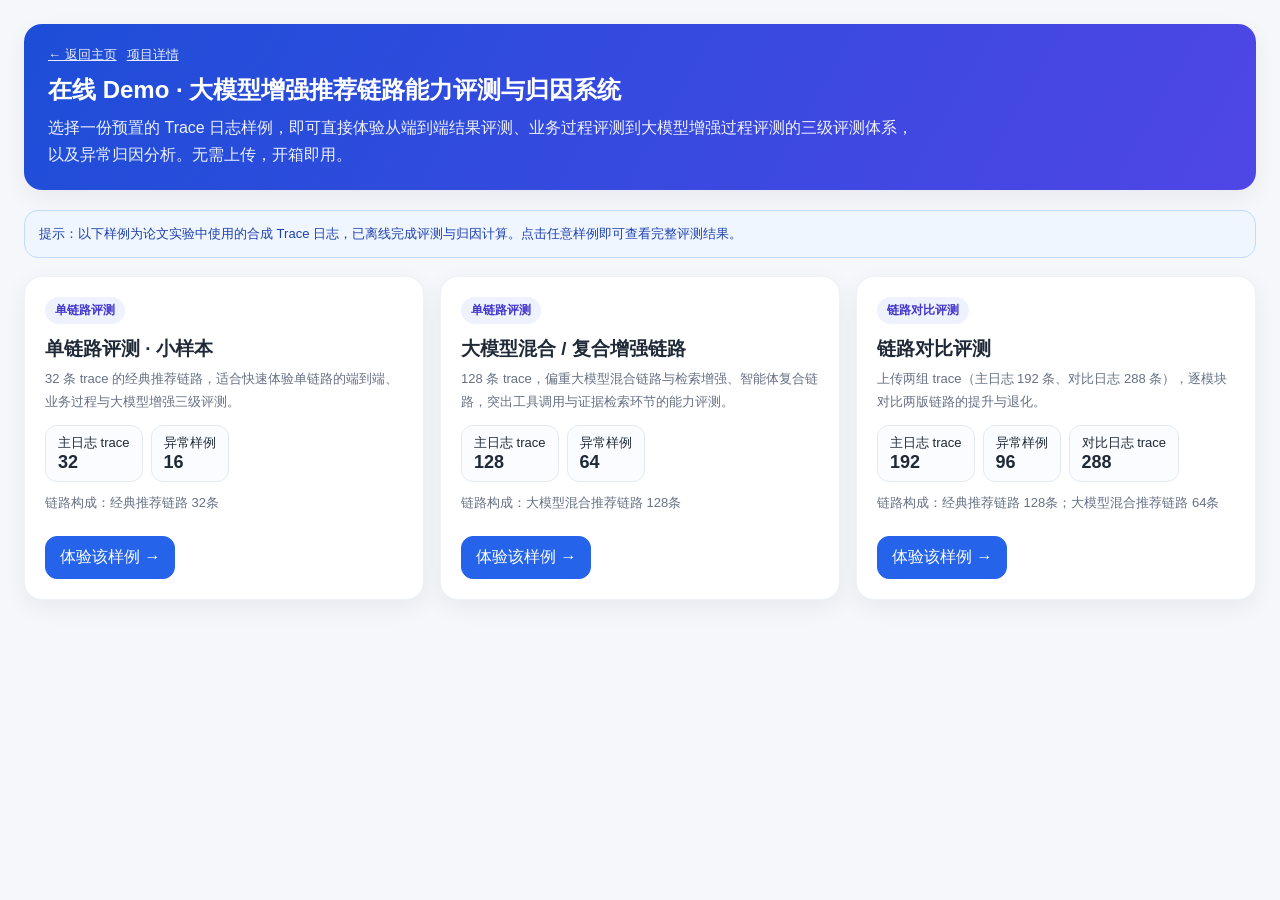
==== projects/recsys-eval/index.html @ 98cdab0f "Redesign homepage and add thesis project with interactive demo - Rebuild homepage in a clean, modern" ====
<!DOCTYPE html>
<html lang="zh-CN">
<head>
  <meta charset="UTF-8" />
  <meta name="viewport" content="width=device-width, initial-scale=1.0" />
  <title>在线 Demo · 大模型增强推荐链路能力评测与归因系统</title>
  <link rel="stylesheet" href="styles.css" />
  <style>
    .demo-banner {
      background: linear-gradient(120deg, #1d4ed8, #4f46e5);
      color: #fff;
      border-radius: var(--radius);
      padding: 22px 24px;
      margin-bottom: 20px;
      box-shadow: var(--shadow);
    }
    .demo-banner .crumbs { font-size: 13px; opacity: .9; margin-bottom: 10px; display: flex; gap: 10px; flex-wrap: wrap; }
    .demo-banner .crumbs a { color: #fff; text-decoration: underline; }
    .demo-banner h1 { margin: 0 0 8px; font-size: 24px; }
    .demo-banner p { margin: 0; opacity: .92; line-height: 1.7; max-width: 880px; }
    .demo-note {
      background: #eff6ff; border: 1px solid #bfdbfe; color: #1e40af;
      border-radius: 14px; padding: 12px 14px; font-size: 13px; line-height: 1.7; margin-bottom: 18px;
    }
    .preset-grid { display: grid; grid-template-columns: repeat(auto-fit, minmax(300px, 1fr)); gap: 16px; }
    .preset-card { display: flex; flex-direction: column; gap: 12px; }
    .preset-card .mode-pill { align-self: flex-start; }
    .preset-card .stat-row { display: flex; gap: 8px; flex-wrap: wrap; }
    .preset-card .mini-kv { background: #fafcff; border: 1px solid var(--line); border-radius: 12px; padding: 8px 12px; font-size: 13px; }
    .preset-card .mini-kv b { display: block; font-size: 18px; }
    .preset-card .spacer { flex: 1; }
    .struct-wrap { display: grid; gap: 14px; }
    .selected-head { display: flex; justify-content: space-between; align-items: center; gap: 12px; flex-wrap: wrap; margin-bottom: 4px; }
    @media (max-width: 680px) { .preset-grid { grid-template-columns: 1fr; } }
  </style>
</head>
<body>
  <div id="app"></div>
  <script src="app.js"></script>
</body>
</html>
---- projects/recsys-eval/styles.css ----
:root {
  --bg: #f5f7fb;
  --card: #ffffff;
  --line: #e5eaf2;
  --text: #1f2937;
  --sub: #667085;
  --primary: #2563eb;
  --primary-soft: #dbeafe;
  --good: #16a34a;
  --good-soft: #dcfce7;
  --warn: #d97706;
  --warn-soft: #fef3c7;
  --bad: #dc2626;
  --bad-soft: #fee2e2;
  --shadow: 0 8px 24px rgba(15, 23, 42, 0.06);
  --radius: 18px;
}
* { box-sizing: border-box; }
body {
  margin: 0;
  font-family: Arial, "PingFang SC", "Microsoft YaHei", sans-serif;
  background: var(--bg);
  color: var(--text);
}
button, input, select, textarea {
  font: inherit;
}
button {
  cursor: pointer;
  border: 1px solid var(--line);
  border-radius: 12px;
  background: #fff;
  padding: 10px 14px;
  color: var(--text);
}
button.primary {
  background: var(--primary);
  color: #fff;
  border-color: var(--primary);
}
button.ghost {
  background: transparent;
}
button:disabled { opacity: 0.6; cursor: not-allowed; }
input, select, textarea {
  width: 100%;
  border: 1px solid var(--line);
  border-radius: 12px;
  padding: 11px 12px;
  background: #fff;
}
textarea { min-height: 96px; resize: vertical; }
.app-shell {
  max-width: 1440px;
  margin: 0 auto;
  padding: 24px;
}
.topbar {
  display: flex;
  justify-content: space-between;
  align-items: flex-start;
  gap: 20px;
  margin-bottom: 20px;
}
.topbar h1 {
  margin: 0 0 8px;
  font-size: 30px;
}
.topbar p {
  margin: 0;
  color: var(--sub);
}
.status-badge, .tag {
  display: inline-flex;
  align-items: center;
  gap: 6px;
  padding: 5px 10px;
  border-radius: 999px;
  font-size: 12px;
  font-weight: 700;
}
.status-draft, .tag-default { background: #eef2ff; color: #4338ca; }
.status-mode_selected, .status-uploaded, .status-validated, .status-parsed, .status-structure_confirmed, .status-configured { background: #eff6ff; color: #1d4ed8; }
.status-running { background: #fff7ed; color: #c2410c; }
.status-completed { background: var(--good-soft); color: var(--good); }
.status-validation_failed { background: var(--bad-soft); color: var(--bad); }
.grid {
  display: grid;
  gap: 20px;
}
.grid-2 { grid-template-columns: 1fr 1fr; }
.grid-3 { grid-template-columns: repeat(3, 1fr); }
.card {
  background: var(--card);
  border-radius: var(--radius);
  box-shadow: var(--shadow);
  border: 1px solid #eef2f7;
  padding: 20px;
}
.card h2, .card h3, .card h4 {
  margin: 0 0 12px;
}
.muted { color: var(--sub); }
.actions {
  display: flex;
  gap: 12px;
  flex-wrap: wrap;
}
.task-list-toolbar {
  display: flex;
  justify-content: space-between;
  align-items: center;
  gap: 16px;
  margin-bottom: 16px;
}
.task-table {
  width: 100%;
  border-collapse: collapse;
}
.task-table th, .task-table td {
  border-bottom: 1px solid #edf1f7;
  padding: 14px 12px;
  font-size: 14px;
  text-align: left;
}
.task-table th { color: var(--sub); background: #fafbfc; }
.table-action-row { display: flex; gap: 8px; flex-wrap: wrap; }
.workflow-layout {
  display: grid;
  grid-template-columns: 270px 1fr;
  gap: 20px;
}
.stepper {
  position: sticky;
  top: 18px;
  height: fit-content;
}
.step-item {
  display: flex;
  align-items: flex-start;
  gap: 12px;
  padding: 12px 10px;
  border-radius: 14px;
  border: 1px solid transparent;
  cursor: pointer;
}
.step-item.active { background: #eef4ff; border-color: #c7d7fe; }
.step-item.done { background: #f0fdf4; }
.step-index {
  width: 28px; height: 28px; border-radius: 50%;
  display: inline-flex; align-items: center; justify-content: center;
  background: #e2e8f0; color: #0f172a; font-size: 13px; font-weight: 700;
}
.step-item.active .step-index { background: var(--primary); color: #fff; }
.step-item.done .step-index { background: var(--good); color: #fff; }
.step-title { font-weight: 700; margin-bottom: 4px; }
.step-desc { font-size: 12px; color: var(--sub); line-height: 1.5; }
.kv-grid {
  display: grid;
  grid-template-columns: repeat(4, 1fr);
  gap: 14px;
}
.kv-card {
  background: #fafcff;
  border: 1px solid var(--line);
  border-radius: 16px;
  padding: 14px;
}
.kv-card .label { color: var(--sub); font-size: 13px; margin-bottom: 8px; }
.kv-card .value { font-size: 24px; font-weight: 700; }
.mode-grid { display: grid; grid-template-columns: 1fr 1fr; gap: 16px; }
.mode-card {
  border: 1px solid var(--line); border-radius: 18px; padding: 18px; background: #fff; cursor: pointer;
}
.mode-card.selected { border-color: var(--primary); background: #eff6ff; }
.upload-panel {
  display: grid; grid-template-columns: 1fr 1fr; gap: 16px;
}
.upload-box {
  border: 2px dashed #cbd5e1; border-radius: 18px; padding: 18px; background: #fcfdff;
}
.notice {
  border-radius: 14px; padding: 12px 14px; line-height: 1.7; font-size: 14px;
}
.notice.good { background: var(--good-soft); color: #166534; }
.notice.warn { background: var(--warn-soft); color: #92400e; }
.notice.bad { background: var(--bad-soft); color: #991b1b; }
.error-list {
  margin: 12px 0 0; padding-left: 18px; max-height: 220px; overflow: auto;
}
.chain-cards { display: grid; grid-template-columns: repeat(auto-fit, minmax(260px, 1fr)); gap: 16px; }
.pill-list { display: flex; gap: 8px; flex-wrap: wrap; }
.pill {
  display: inline-flex; padding: 6px 10px; border-radius: 999px; background: #eff6ff; color: #1d4ed8; font-size: 12px; font-weight: 700;
}
.structure-block { margin-bottom: 22px; }
.structure-flow {
  display: flex; gap: 10px; align-items: center; flex-wrap: wrap;
}
.structure-node {
  min-width: 130px; padding: 12px 14px; border-radius: 14px; background: #fff; border: 1px solid var(--line); box-shadow: var(--shadow);
}
.structure-node .title { font-weight: 700; margin-bottom: 4px; }
.structure-node .sub { font-size: 12px; color: var(--sub); }
.structure-arrow { color: #94a3b8; font-size: 20px; }
.config-columns { display: grid; grid-template-columns: 1.4fr 1fr 1fr; gap: 16px; }
.category-block { border: 1px solid var(--line); border-radius: 16px; padding: 16px; margin-bottom: 14px; }
.module-block { margin-top: 12px; padding: 12px; background: #fafcff; border-radius: 14px; border: 1px solid #edf1f7; }
.checkbox-grid { display: grid; grid-template-columns: repeat(auto-fit, minmax(180px, 1fr)); gap: 8px; margin-top: 10px; }
.checkbox-item { display: flex; gap: 8px; align-items: flex-start; font-size: 14px; }
.switch-row { display: flex; justify-content: space-between; align-items: center; gap: 12px; margin-bottom: 12px; }
.switch-row input { width: auto; }
.tabs { display: flex; gap: 10px; flex-wrap: wrap; margin-bottom: 18px; }
.tab { padding: 10px 14px; border-radius: 12px; border: 1px solid var(--line); background: #fff; cursor: pointer; }
.tab.active { background: #eef4ff; border-color: #bfdbfe; color: #1d4ed8; font-weight: 700; }
.overview-grid { display: grid; grid-template-columns: 1.1fr 1fr; gap: 16px; }
.summary-grid { display: grid; grid-template-columns: repeat(4, 1fr); gap: 12px; }
.score-big { font-size: 40px; font-weight: 800; margin: 10px 0 8px; }
.badge-good { background: var(--good-soft); color: var(--good); }
.badge-warn { background: var(--warn-soft); color: var(--warn); }
.badge-bad { background: var(--bad-soft); color: var(--bad); }
.detail-category { margin-bottom: 20px; }
.module-card {
  border: 1px solid var(--line); border-radius: 18px; padding: 16px; background: #fff; margin-bottom: 14px;
}
.module-head { display: flex; justify-content: space-between; align-items: center; gap: 12px; margin-bottom: 12px; }
.metric-grid { display: grid; grid-template-columns: repeat(auto-fit, minmax(260px, 1fr)); gap: 12px; }
.metric-card {
  border: 1px solid #edf1f7; border-radius: 16px; padding: 14px; background: #fafcff;
}
.metric-top { display: flex; justify-content: space-between; gap: 10px; align-items: flex-start; margin-bottom: 10px; }
.metric-name { font-weight: 700; display: flex; align-items: center; gap: 8px; }
.metric-value { font-size: 26px; font-weight: 800; margin-bottom: 6px; }
.metric-base { color: var(--sub); font-size: 13px; }
.question {
  display: inline-flex; align-items: center; justify-content: center;
  width: 18px; height: 18px; border-radius: 50%; background: #e5efff; color: #2563eb; font-size: 12px; position: relative;
}
.question .tooltip {
  display: none; position: absolute; z-index: 10; top: 24px; left: 0; width: 280px; background: #0f172a; color: #fff; border-radius: 12px; padding: 12px; line-height: 1.6; font-size: 12px; box-shadow: var(--shadow);
}
.question:hover .tooltip { display: block; }
.source-tag { margin-top: 10px; display: inline-flex; }
.chart-section { display: grid; grid-template-columns: 1fr 1fr; gap: 16px; }
.chart-card { border: 1px solid var(--line); border-radius: 16px; padding: 16px; background: #fff; }
.bar-list { display: grid; gap: 12px; }
.bar-row { display: grid; grid-template-columns: 110px 1fr 70px; gap: 12px; align-items: center; }
.bar-track { height: 14px; background: #eef2f7; border-radius: 999px; overflow: hidden; }
.bar-fill { height: 100%; border-radius: 999px; background: linear-gradient(90deg, #60a5fa, #2563eb); }
.pie-wrap { display: flex; align-items: center; gap: 20px; }
.pie {
  width: 180px; height: 180px; border-radius: 50%; background: conic-gradient(#2563eb 0 40%, #7c3aed 40% 70%, #10b981 70% 100%);
}
.legend { display: grid; gap: 10px; }
.legend-item { display: flex; align-items: center; gap: 8px; }
.legend-dot { width: 12px; height: 12px; border-radius: 50%; }
.line-svg { width: 100%; height: 240px; background: #fcfdff; border-radius: 14px; border: 1px solid #eef2f7; }
.compare-box {
  margin-top: 14px; padding: 14px; border: 1px solid var(--line); border-radius: 14px; background: #fafcff;
}
.empty { padding: 40px 20px; text-align: center; color: var(--sub); }
.small { font-size: 13px; }
@media (max-width: 1120px) {
  .workflow-layout, .overview-grid, .config-columns, .chart-section, .grid-3, .grid-2, .upload-panel { grid-template-columns: 1fr; }
  .summary-grid, .kv-grid { grid-template-columns: repeat(2, 1fr); }
}
@media (max-width: 680px) {
  .app-shell { padding: 16px; }
  .topbar { flex-direction: column; }
  .task-list-toolbar { flex-direction: column; align-items: stretch; }
  .summary-grid, .kv-grid, .mode-grid { grid-template-columns: 1fr; }
}


.viz-category-block {
  border-top: 1px solid var(--line);
  padding-top: 18px;
  margin-top: 18px;
}
.viz-category-block:first-child {
  border-top: none;
  padding-top: 0;
  margin-top: 0;
}
.viz-category-title {
  font-size: 18px;
  font-weight: 800;
  margin-bottom: 12px;
}
.viz-module-block {
  border: 1px solid var(--line);
  border-radius: 16px;
  padding: 14px;
  background: #fcfdff;
  margin-bottom: 14px;
}
.viz-module-head {
  display: flex;
  justify-content: space-between;
  align-items: flex-start;
  gap: 12px;
  margin-bottom: 12px;
}
.viz-module-title {
  font-size: 16px;
  font-weight: 700;
  margin-bottom: 4px;
}
.viz-metric-grid {
  display: grid;
  grid-template-columns: repeat(auto-fit, minmax(260px, 1fr));
  gap: 12px;
}
.viz-metric-card {
  border: 1px solid #edf1f7;
  border-radius: 14px;
  padding: 14px;
  background: #fff;
}
.viz-metric-title-row {
  display: flex;
  justify-content: space-between;
  gap: 10px;
  align-items: flex-start;
  margin-bottom: 10px;
}
.viz-metric-title {
  font-weight: 700;
  line-height: 1.5;
}
.viz-value-row {
  display: grid;
  grid-template-columns: 1fr 1fr;
  gap: 8px;
  margin-bottom: 10px;
}
.viz-value-current, .viz-value-base {
  font-size: 13px;
  color: var(--sub);
}
.viz-bar-group {
  display: grid;
  gap: 8px;
}
.viz-bar-line {
  display: grid;
  grid-template-columns: 36px 1fr;
  gap: 10px;
  align-items: center;
}
.viz-bar-label {
  font-size: 12px;
  color: var(--sub);
}
.viz-bar-track {
  height: 12px;
  background: #eef2f7;
  border-radius: 999px;
  overflow: hidden;
}
.viz-bar-fill {
  height: 100%;
  border-radius: 999px;
}
.viz-bar-fill.current {
  background: linear-gradient(90deg, #60a5fa, #2563eb);
}
.viz-bar-fill.baseline {
  background: linear-gradient(90deg, #cbd5e1, #64748b);
}


.compare-overview-grid {
  display: grid;
  grid-template-columns: 1fr 1fr 1.1fr;
  gap: 16px;
}
.compare-metric-grid {
  grid-template-columns: repeat(auto-fit, minmax(320px, 1fr));
}
.compare-value-grid {
  display: grid;
  grid-template-columns: 1fr 1fr;
  gap: 10px;
  margin-bottom: 10px;
}
.compare-value-box {
  border: 1px solid var(--line);
  border-radius: 12px;
  background: #fff;
  padding: 10px 12px;
}
.compare-value-box .label {
  font-size: 12px;
  color: var(--sub);
  margin-bottom: 6px;
}
.compare-value-box .value {
  font-size: 18px;
  font-weight: 700;
}
.grouped-bar-list {
  display: grid;
  gap: 12px;
}
.grouped-legend {
  margin-bottom: 4px;
}
.grouped-bar-row {
  display: grid;
  grid-template-columns: 140px 1fr 100px;
  gap: 12px;
  align-items: center;
}
.grouped-label {
  font-size: 14px;
  font-weight: 600;
}
.grouped-bar-track {
  height: 12px;
  background: #eef2f7;
  border-radius: 999px;
  overflow: hidden;
}
.grouped-bar-track.second {
  margin-top: 6px;
}
.grouped-bar-fill {
  height: 100%;
  border-radius: 999px;
}
.grouped-bar-fill.primary {
  background: linear-gradient(90deg, #60a5fa, #2563eb);
}
.grouped-bar-fill.secondary {
  background: linear-gradient(90deg, #cbd5e1, #64748b);
}
.grouped-values {
  text-align: right;
  font-size: 13px;
  color: var(--sub);
}
@media (max-width: 1120px) {
  .compare-overview-grid { grid-template-columns: 1fr; }
}
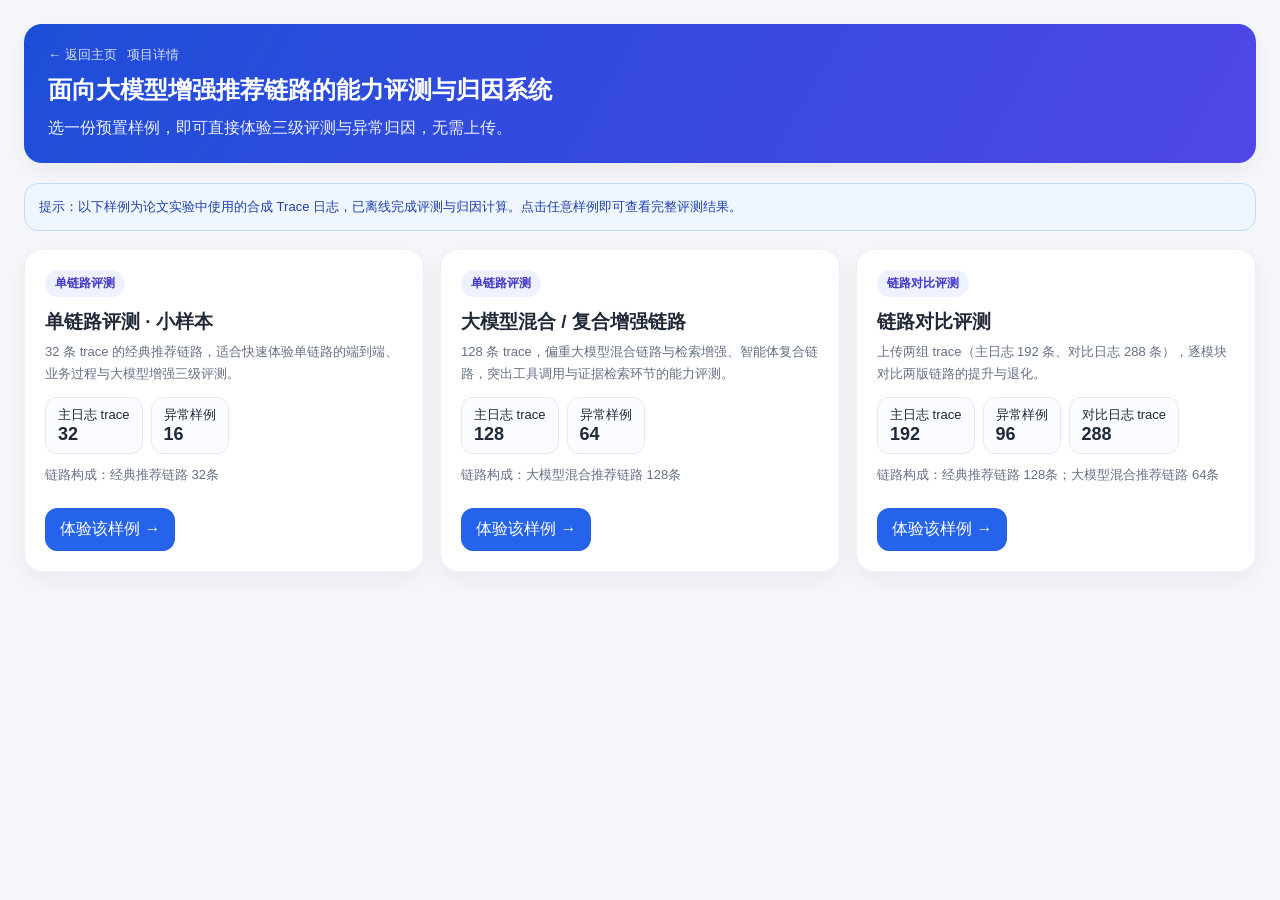
==== commit 041d14c1: "upload projects" ====
--- a/projects/recsys-eval/index.html
+++ b/projects/recsys-eval/index.html
@@ -15,7 +15,8 @@
       box-shadow: var(--shadow);
     }
     .demo-banner .crumbs { font-size: 13px; opacity: .9; margin-bottom: 10px; display: flex; gap: 10px; flex-wrap: wrap; }
-    .demo-banner .crumbs a { color: #fff; text-decoration: underline; }
+    .demo-banner .crumbs a { color: #fff; text-decoration: none; opacity: .92; }
+    .demo-banner .crumbs a:hover { text-decoration: none; opacity: 1; }
     .demo-banner h1 { margin: 0 0 8px; font-size: 24px; }
     .demo-banner p { margin: 0; opacity: .92; line-height: 1.7; max-width: 880px; }
     .demo-note {
